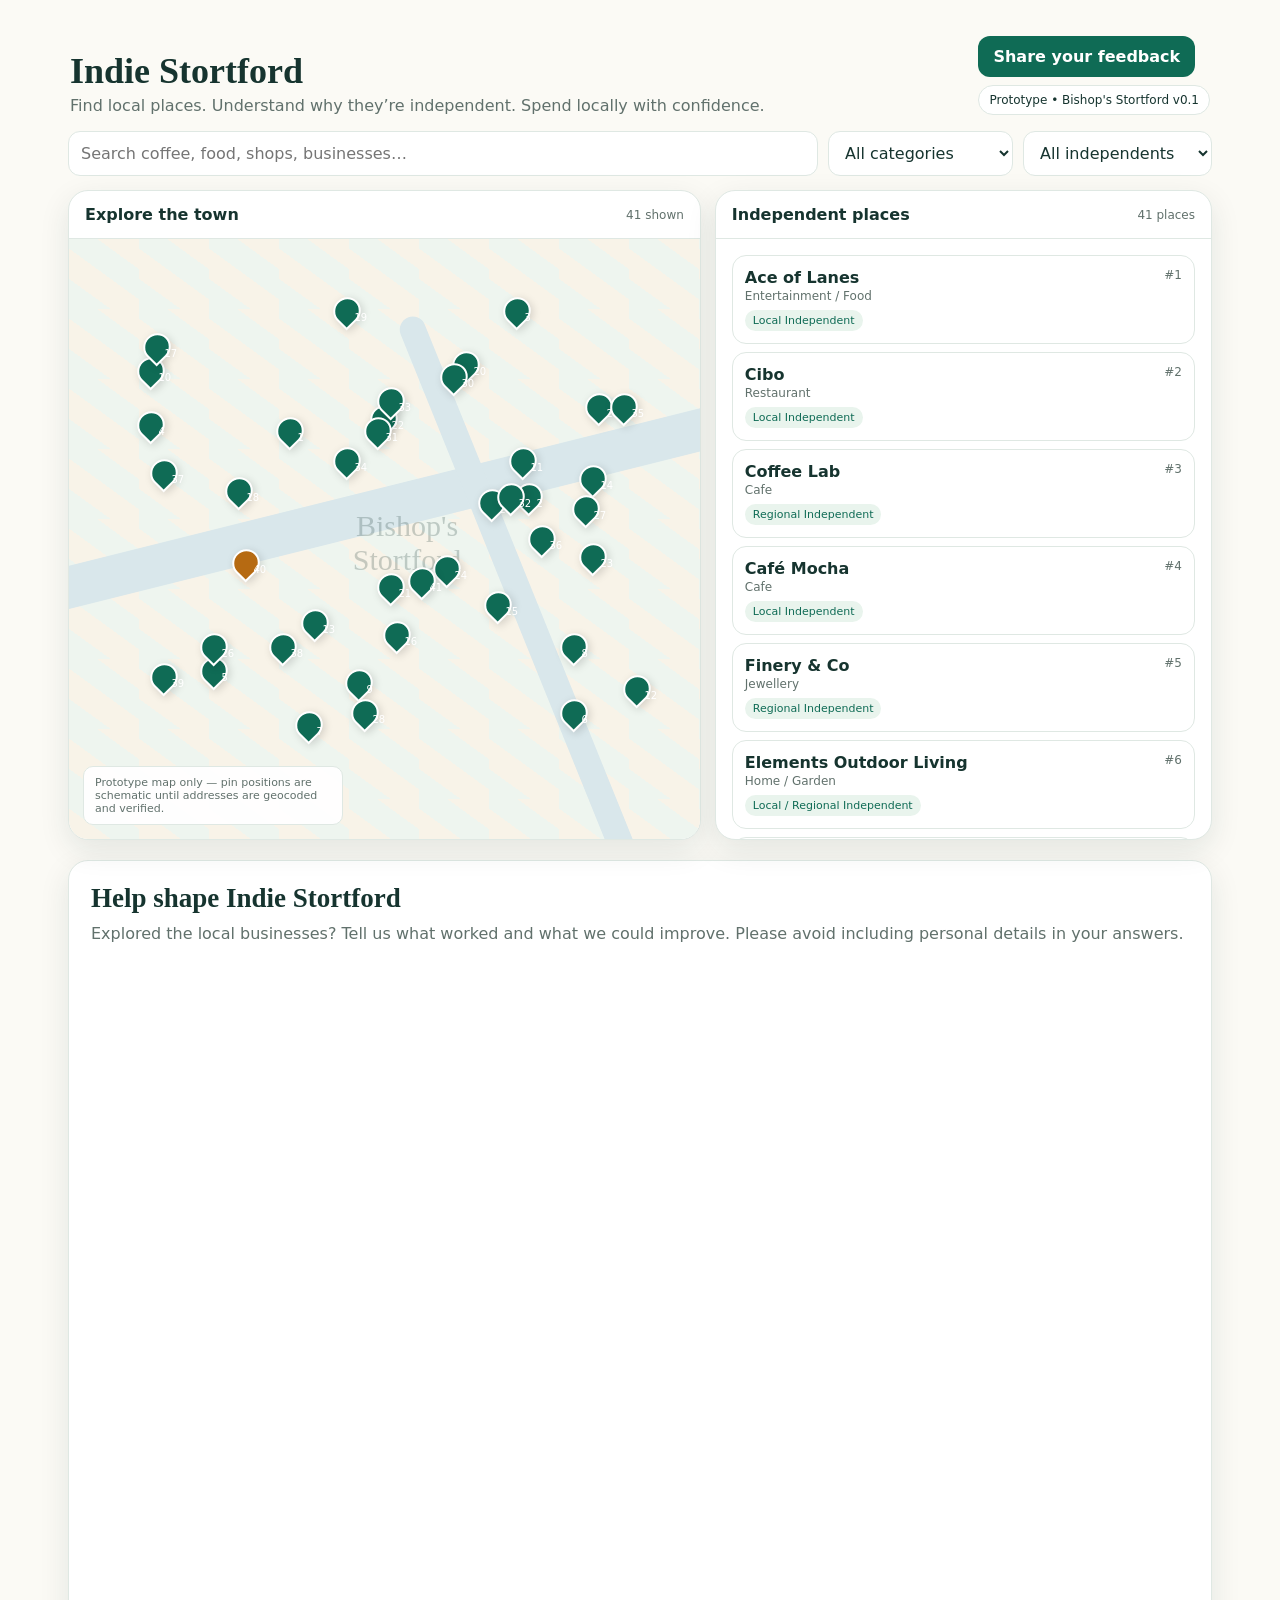
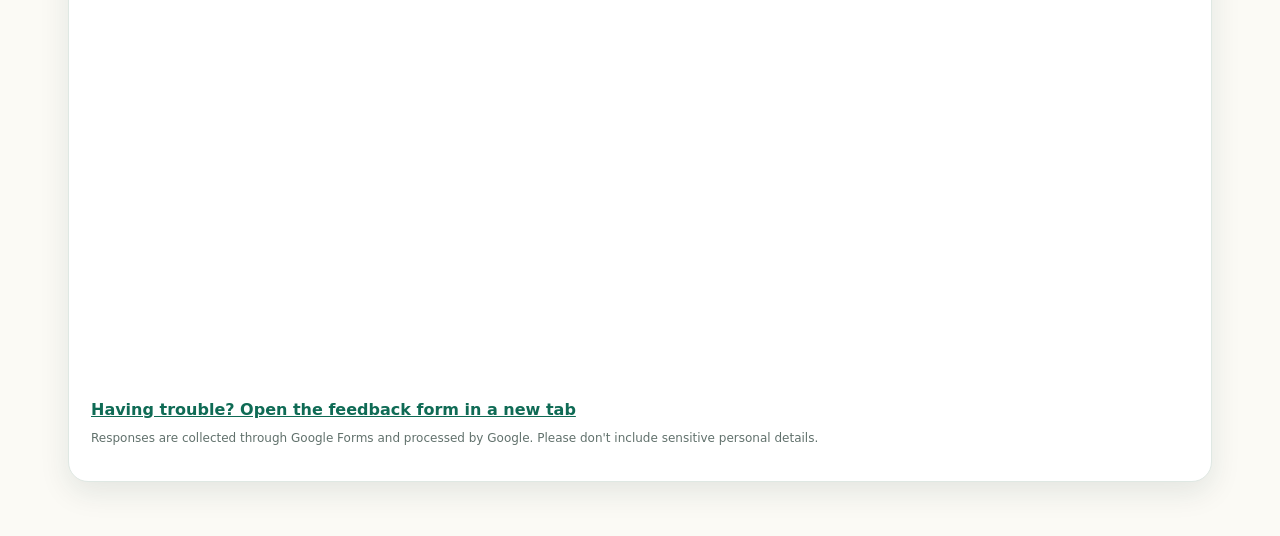
==== index.html @ f2ff2cee "Add The Gent's Barber Club and booking link" ====
<!doctype html>
<html lang="en">
<head>
  <meta charset="utf-8">
  <meta name="viewport" content="width=device-width,initial-scale=1">
  <title>Indie Stortford — MVP Prototype</title>
  <style>
    :root {
      --ink:#16342f; --green:#0f6b55; --mint:#e9f4ed; --cream:#fbfaf5; --line:#dfe8e3; --muted:#61716c; --amber:#b66a12; --shadow:0 10px 30px rgba(20,50,45,.10)
    }
    *{box-sizing:border-box}
    body{margin:0;font-family:Inter,ui-sans-serif,system-ui,-apple-system,Segoe UI,sans-serif;background:var(--cream);color:var(--ink)}
    .app{max-width:1180px;margin:auto;padding:18px}
    header{display:flex;justify-content:space-between;gap:20px;align-items:end;padding:18px 2px 16px}
    h1{font-family:Georgia,serif;font-size:36px;margin:0}.strap{margin:4px 0 0;color:var(--muted)}
    .badge{font-size:12px;background:#fff;border:1px solid var(--line);border-radius:999px;padding:7px 10px}
    .controls{display:grid;grid-template-columns:1.4fr repeat(2,auto);gap:10px;margin-bottom:14px}
    input,select,button{font:inherit;border:1px solid var(--line);background:#fff;border-radius:12px;padding:11px 12px;color:var(--ink)}
    button{cursor:pointer}
    button.active{background:var(--green);color:#fff;border-color:var(--green)}
    .layout{display:grid;grid-template-columns:1.12fr .88fr;gap:14px;min-height:650px}.panel{background:#fff;border:1px solid var(--line);border-radius:20px;box-shadow:var(--shadow);overflow:hidden}
    .maphead,.listhead{padding:14px 16px;border-bottom:1px solid var(--line);display:flex;justify-content:space-between;align-items:center}.small{font-size:12px;color:var(--muted)}
    .map{position:relative;height:600px;background:linear-gradient(36deg,#eef5ef 25%,#f8f3e8 25%,#f8f3e8 50%,#eef5ef 50%,#eef5ef 75%,#f8f3e8 75%);background-size:70px 70px;overflow:hidden}
    .map:before,.map:after{content:"";position:absolute;background:#d9e7eb;transform:rotate(-14deg);border-radius:30px}.map:before{width:900px;height:42px;left:-140px;top:250px}.map:after{width:700px;height:26px;left:120px;top:390px;transform:rotate(68deg)}
    .townlabel{position:absolute;left:45%;top:45%;font-family:Georgia,serif;font-size:30px;opacity:.22;z-index:1;text-align:center}
    .pin{position:absolute;z-index:2;width:27px;height:27px;border-radius:50% 50% 50% 0;transform:translate(-50%,-50%) rotate(-45deg);background:var(--green);border:2px solid #fff;box-shadow:0 3px 8px rgba(0,0,0,.15);cursor:pointer}
    .pin span{display:block;transform:rotate(45deg);color:#fff;font-size:10px;text-align:center;line-height:22px}
    .pin.conditional{background:var(--amber)}
    .pin.hidden{display:none}
    .mapnote{position:absolute;z-index:3;bottom:14px;left:14px;background:#fffffff0;border:1px solid var(--line);padding:9px 11px;border-radius:10px;font-size:11px;color:var(--muted);max-width:260px}
    .list{max-height:600px;overflow:auto;padding:8px}.card{border:1px solid var(--line);border-radius:14px;padding:12px;margin:8px;background:#fff;cursor:pointer;transition:.15s}.card:hover,.card.selected{border-color:#8bb7a7;background:#f5fbf7;transform:translateY(-1px)}
    .row{display:flex;justify-content:space-between;gap:10px;align-items:start}.name{font-weight:750;font-size:16px}.cat{font-size:12px;color:var(--muted);margin-top:2px}.pill{display:inline-block;margin-top:7px;padding:4px 8px;border-radius:999px;background:var(--mint);font-size:11px;color:var(--green)}.pill.conditional{background:#fff0dc;color:#9b5a0e}
    .detail{position:fixed;inset:0;background:#0b2420aa;display:none;align-items:center;justify-content:center;padding:18px;z-index:10}.detail.show{display:flex}.sheet{max-width:540px;width:100%;background:#fff;border-radius:22px;padding:20px;box-shadow:0 30px 80px #000d}.close{float:right;border:0;background:#f4f6f5;border-radius:50%;width:36px;height:36px}.why{background:var(--mint);border-radius:14px;padding:14px;margin:14px 0}.meta{display:grid;grid-template-columns:1fr 1fr;gap:10px;margin:14px 0}.meta div{background:#f7f9f7;border:1px solid var(--line);border-radius:12px;padding:10px;font-size:12px}.actions{display:flex;gap:8px;flex-wrap:wrap}.a.btn{display:inline-block;text-decoration:none;background:var(--green);color:#fff;border-radius:12px;padding:10px 12px;font-size:13px}.a.btn.alt{background:#fff;color:var(--green);border:1px solid var(--green)}
    .empty{padding:30px;text-align:center;color:var(--muted)}
    .feedback-link{display:inline-block;background:var(--green);color:#fff;text-decoration:none;border-radius:12px;padding:11px 15px;font-weight:650;white-space:nowrap}
    .feedback-section{margin:20px 0 36px;padding:22px;background:#fff;border:1px solid var(--line);border-radius:20px;box-shadow:var(--shadow)}
    .feedback-section h2{font-family:Georgia,serif;font-size:27px;margin:0 0 8px}
    .feedback-section p{color:var(--muted);line-height:1.5;margin:0 0 12px}
    .feedback-frame{display:block;width:100%;height:1030px;border:0;border-radius:12px;background:#fff}
    .feedback-fallback{display:inline-block;margin-top:12px;color:var(--green);font-weight:650}
    .feedback-note{font-size:12px;margin-top:10px!important}
    @media(max-width:780px){.feedback-section{padding:14px}.feedback-frame{height:1160px}.feedback-link{width:100%;text-align:center}}
    .mobile-map-toggle,.mobile-feedback-link,.mobile-header-feedback{display:none}
    @media(max-width:780px){
      .mobile-map-toggle{display:inline-block;padding:8px 12px;font-size:13px;font-weight:650;border-color:var(--green);color:var(--green)}
      .map:not(.expanded){height:0;visibility:hidden;transition:height .2s ease}
      .map.expanded{height:420px;visibility:visible}
      .feedback-frame,.desktop-header-feedback,.feedback-fallback{display:none}
      .mobile-feedback-link,.mobile-header-feedback{display:inline-block}
      .mobile-feedback-link{background:var(--green);color:white;text-decoration:none;border-radius:12px;padding:12px 16px;font-weight:650}
      .mobile-header-feedback{width:100%;text-align:center}
    }
    @media (max-width:780px){
      /* On narrow devices every track must be allowed to shrink within the viewport. */
      .app{width:100%;max-width:100%;padding:12px;min-width:0}
      header{align-items:stretch;flex-direction:column;gap:12px;padding:12px 0 16px}
      header>div{min-width:0;width:100%}
      h1{font-size:clamp(26px,8vw,31px);line-height:1.12}
      .strap{overflow-wrap:anywhere;line-height:1.4}
      .controls{grid-template-columns:minmax(0,1fr);gap:9px}
      .controls input{grid-column:auto}
      .controls>*{display:block;width:100%;max-width:100%;min-width:0}
      .layout{grid-template-columns:minmax(0,1fr);min-height:0;gap:12px}
      .panel,.feedback-section,.sheet{min-width:0;max-width:100%}
      .maphead,.listhead{gap:8px;flex-wrap:wrap;padding:12px}
      .maphead>div{min-width:0;flex-wrap:wrap;justify-content:flex-end}
      .map.expanded{height:min(420px,70vh)}
      .list{max-height:none;overflow:visible;padding:6px}
      .card{margin:6px;padding:11px}
      .row{min-width:0;flex-wrap:wrap}
      .row>*{min-width:0;overflow-wrap:anywhere}
      .feedback-section{margin:14px 0 26px}
      .feedback-section h2{font-size:clamp(22px,7vw,27px)}
      .feedback-link{white-space:normal;overflow-wrap:anywhere}
      .detail{padding:10px}
      .sheet{max-height:calc(100dvh - 20px);overflow-y:auto;padding:16px}
      .meta{grid-template-columns:minmax(0,1fr)}
      .meta div{min-width:0;overflow-wrap:anywhere}
    }
  </style>
</head>
<body>
  <div class="app">
    <header>
      <div>
        <h1>Indie Stortford</h1>
        <p class="strap">Find local places. Understand why they’re independent. Spend locally with confidence.</p>
      </div>
      <div><a class="feedback-link desktop-header-feedback" href="#feedback">Share your feedback</a><a class="feedback-link mobile-header-feedback" href="https://docs.google.com/forms/d/e/1FAIpQLSedYda8zfHdKll_BTI8QBj7o9Xx86jO32GnyeT_-n5ucp_q-w/viewform" target="_blank" rel="noopener noreferrer">Share your feedback</a><div class="badge" style="margin-top:8px;text-align:center">Prototype • Bishop's Stortford v0.1</div></div>
    </header>

    <div class="controls">
      <input id="search" placeholder="Search coffee, food, shops, businesses…">
      <select id="category">
        <option>All categories</option>
        <option>Food & Drink</option>
        <option>Shops & Services</option>
        <option>Health & Beauty</option>
        <option>Home & Gifts</option>
        <option>Things to Do</option>
      </select>
      <select id="indie">
        <option>All independents</option>
        <option>Local only</option>
        <option>Regional included</option>
        <option>Confirmed only</option>
      </select>
    </div>

    <div class="layout">
      <section class="panel">
        <div class="maphead"><strong>Explore the town</strong><div style="display:flex;gap:8px;align-items:center"><span id="mapCount" class="small"></span><button class="mobile-map-toggle" id="mapToggle" aria-controls="map" aria-expanded="false" type="button">Show map</button></div></div>
        <div class="map" id="map">
          <div class="townlabel">Bishop's<br>Stortford</div>
          <div class="mapnote">Prototype map only — pin positions are schematic until addresses are geocoded and verified.</div>
        </div>
      </section>

      <section class="panel listpanel">
        <div class="listhead"><strong>Independent places</strong><span id="count" class="small"></span></div>
        <div id="list" class="list"></div>
      </section>
    </div>
    <section class="feedback-section" id="feedback" aria-labelledby="feedback-heading">
      <h2 id="feedback-heading">Help shape Indie Stortford</h2>
      <p>Explored the local businesses? Tell us what worked and what we could improve. Please avoid including personal details in your answers.</p>
      <a class="mobile-feedback-link" href="https://docs.google.com/forms/d/e/1FAIpQLSedYda8zfHdKll_BTI8QBj7o9Xx86jO32GnyeT_-n5ucp_q-w/viewform" target="_blank" rel="noopener noreferrer">Open feedback form in new tab</a>
      <iframe class="feedback-frame" title="Indie Stortford feedback survey" src="https://docs.google.com/forms/d/e/1FAIpQLSedYda8zfHdKll_BTI8QBj7o9Xx86jO32GnyeT_-n5ucp_q-w/viewform?embedded=true" loading="lazy">Loading feedback form…</iframe>
      <a class="feedback-fallback" href="https://docs.google.com/forms/d/e/1FAIpQLSedYda8zfHdKll_BTI8QBj7o9Xx86jO32GnyeT_-n5ucp_q-w/viewform" target="_blank" rel="noopener noreferrer">Having trouble? Open the feedback form in a new tab</a>
      <p class="feedback-note">Responses are collected through Google Forms and processed by Google. Please don't include sensitive personal details.</p>
    </section>
  </div>

  <div id="detail" class="detail" onclick="if(event.target===this)closeDetail()">
    <div class="sheet">
      <button class="close" onclick="closeDetail()">×</button>
      <div id="detailBody"></div>
    </div>
  </div>

  <script>
    const DATA = [
      {id:1,name:'Ace of Lanes',category:'Entertainment / Food',bucket:'Food & Drink',class:'Local Independent',confidence:'High',reason:'A local independent venue with a long-running reputation for live music, good food and a strong community feel.',evidence:'A local independent venue with a long-running reputation for live music, good food and a strong community feel.',scale:'Single local venue',verification:'Confirmed',x:35,y:32,conditional:false},
      {id:2,name:'Cibo',category:'Restaurant',bucket:'Food & Drink',class:'Local Independent',confidence:'High',reason:'Cibo is a family-run Italian restaurant that has become a familiar part of the local dining scene.',evidence:'Cibo is a family-run Italian restaurant that has become a familiar part of the local dining scene.',scale:'Local restaurant',verification:'Confirmed',x:73,y:43,conditional:false},
      {id:3,name:'Coffee Lab',category:'Cafe',bucket:'Food & Drink',class:'Regional Independent',confidence:'High',reason:'Coffee Lab is a community-led cafe known for independent sourcing, local character and a loyal regular base.',evidence:'Coffee Lab is a community-led cafe known for independent sourcing, local character and a loyal regular base.',scale:'4th Hertfordshire location at opening',verification:'Confirmed',x:71,y:12,conditional:false},
      {id:4,name:'Café Mocha',category:'Cafe',bucket:'Food & Drink',class:'Local Independent',confidence:'High',reason:'Café Mocha is a small, family-run coffee spot with a warm neighbourhood atmosphere and local regulars.',evidence:'Café Mocha is a small, family-run coffee spot with a warm neighbourhood atmosphere and local regulars.',scale:'Local cafe',verification:'Confirmed',x:13,y:31,conditional:false},
      {id:5,name:'Finery & Co',category:'Jewellery',bucket:'Shops & Services',class:'Regional Independent',confidence:'High',reason:'Finery & Co is a family business with a long-standing reputation for thoughtful design and personal service.',evidence:'Finery & Co is a family business with a long-standing reputation for thoughtful design and personal service.',scale:'2 shops: Bishop’s Stortford and Saffron Walden',verification:'Confirmed',x:23,y:72,conditional:false},
      {id:6,name:'Elements Outdoor Living',category:'Home / Garden',bucket:'Home & Gifts',class:'Local / Regional Independent',confidence:'High',reason:'This family-run business has served the town for more than 25 years, specialising in outdoor living and practical design.',evidence:'This family-run business has served the town for more than 25 years, specialising in outdoor living and practical design.',scale:'Local showroom; scale needs final check',verification:'Confirmed',x:80,y:79,conditional:false},
      {id:7,name:'Muse Boutique',category:'Fashion',bucket:'Shops & Services',class:'Local Independent',confidence:'High',reason:'Muse Boutique is a carefully curated local retailer with a distinct style and close community ties.',evidence:'Muse Boutique is a carefully curated local retailer with a distinct style and close community ties.',scale:'Local boutique',verification:'Confirmed',x:38,y:81,conditional:false},
      {id:8,name:'Hair by Elements',category:'Hair / Beauty',bucket:'Health & Beauty',class:'Local Independent',confidence:'High',reason:'Hair by Elements is a locally owned salon with a strong reputation for personal service and long-term client relationships.',evidence:'Hair by Elements is a locally owned salon with a strong reputation for personal service and long-term client relationships.',scale:'Local salon',verification:'Confirmed',x:80,y:68,conditional:false},
      {id:9,name:'Stok Florist',category:'Florist',bucket:'Home & Gifts',class:'Local Independent',confidence:'Medium-High',reason:'Stok Florist is a long-established local florist known for thoughtful arrangements and personal service.',evidence:'Stok Florist is a long-established local florist known for thoughtful arrangements and personal service.',scale:'Local florist / flower school',verification:'Confirmed - ownership working indirect',x:46,y:74,conditional:false},
      {id:10,name:'South Street Pantry',category:'Cafe / Tearoom',bucket:'Food & Drink',class:'Local Independent',confidence:'High',reason:'South Street Pantry is a neighbourhood cafe with a long local following and a genuine sense of place.',evidence:'South Street Pantry is a neighbourhood cafe with a long local following and a genuine sense of place.',scale:'Local venue',verification:'Confirmed',x:13,y:22,conditional:false},
      {id:11,name:'Paise Wine Bar',category:'Wine Bar / Restaurant',bucket:'Food & Drink',class:'Local Independent',confidence:'High',reason:'Paise is a local wine bar built around a strong neighbourhood concept and independent hospitality.',evidence:'Paise is a local wine bar built around a strong neighbourhood concept and independent hospitality.',scale:'Local venue',verification:'Confirmed',x:72,y:37,conditional:false},
      {id:12,name:'F. Cooke of Bishop’s Stortford',category:'Food / Traditional shop',bucket:'Food & Drink',class:'Local / Regional Independent',confidence:'High',reason:'F. Cooke of Bishop’s Stortford is a long-established family bakery and delicatessen with a strong local identity.',evidence:'F. Cooke of Bishop’s Stortford is a long-established family bakery and delicatessen with a strong local identity.',scale:'Small family business; final outlet count still worth monitoring',verification:'Confirmed',x:90,y:75,conditional:false},
      {id:13,name:'Ashwell & Barrie Opticians',category:'Optician',bucket:'Health & Beauty',class:'Local Independent',confidence:'High',reason:'Ashwell & Barrie is a local opticians with a long-standing reputation for personalised eye care.',evidence:'Ashwell & Barrie is a local opticians with a long-standing reputation for personalised eye care.',scale:'Single Bishop’s Stortford practice',verification:'Confirmed',x:39,y:64,conditional:false},
      {id:14,name:'Delicatessen di Leo',category:'Deli / Food',bucket:'Food & Drink',class:'Local Independent Group',confidence:'High',reason:'Delicatessen di Leo brings a strong local food identity to the town, with a steady following and a recognisable independent brand.',evidence:'Delicatessen di Leo brings a strong local food identity to the town, with a steady following and a recognisable independent brand.',scale:'Two linked local concepts',verification:'Confirmed',x:83,y:40,conditional:false},
      {id:15,name:'Pasticceria di Leo',category:'Bakery / Cafe',bucket:'Food & Drink',class:'Local Independent Group',confidence:'Medium-High',reason:'Pasticceria di Leo is a local bakery-cafe with a strong neighbourhood character and independent identity.',evidence:'Pasticceria di Leo is a local bakery-cafe with a strong neighbourhood character and independent identity.',scale:'Two linked local concepts',verification:'Confirmed - local group',x:68,y:61,conditional:false},
      {id:16,name:'Chateau Cafe',category:'Cafe',bucket:'Food & Drink',class:'Local Independent',confidence:'High',reason:'Chateau Cafe is a single-site independent restaurant with a recognised local following and no major chain footprint.',evidence:'Chateau Cafe is a single-site independent restaurant with a recognised local following and no major chain footprint.',scale:'Single venue',verification:'Confirmed',x:52,y:66,conditional:false},
      {id:17,name:'Coffee House',category:'Cafe',bucket:'Food & Drink',class:'Local Independent',confidence:'Medium-High',reason:'Coffee House is a small, neighbourly cafe with a genuine local feel and strong community ties.',evidence:'Coffee House is a small, neighbourly cafe with a genuine local feel and strong community ties.',scale:'Single known venue',verification:'Confirmed - operating footprint',x:14,y:18,conditional:false},
      {id:18,name:'Doxy’s',category:'Restaurant / Takeaway',bucket:'Food & Drink',class:'Local Independent',confidence:'Medium-High',reason:'Doxy’s is a founder-led first-party brand that has built a loyal local customer base over time.',evidence:'Doxy’s is a founder-led first-party brand that has built a loyal local customer base over time.',scale:'Single known venue',verification:'Confirmed - operating footprint',x:27,y:42,conditional:false},
      {id:19,name:'Host Bar and Grill',category:'Restaurant',bucket:'Food & Drink',class:'Local Independent Group',confidence:'High',reason:'Host Bar and Grill is part of a locally rooted hospitality group with no national chain footprint.',evidence:'Host Bar and Grill is part of a locally rooted hospitality group with no national chain footprint.',scale:'Local restaurant plus catering business',verification:'Confirmed',x:44,y:12,conditional:false},
      {id:20,name:'Nostimo',category:'Cafe / Restaurant',bucket:'Food & Drink',class:'Local Independent',confidence:'Medium',reason:'Nostimo is a long-standing local venue with a thoughtful offer and a strong sense of place.',evidence:'Nostimo is a long-standing local venue with a thoughtful offer and a strong sense of place.',scale:'Local venue',verification:'Probable - verify ownership',x:63,y:21,conditional:false},
      {id:21,name:'Onlyra Greek Bakehouse',category:'Bakery / Cafe',bucket:'Food & Drink',class:'Local Independent',confidence:'High',reason:'Onlyra Greek Bakehouse is a family-run bakery and cafe built around traditional food, regulars and independent service.',evidence:'Onlyra Greek Bakehouse is a family-run bakery and cafe built around traditional food, regulars and independent service.',scale:'Single known retail bakery plus production/online activity',verification:'Confirmed',x:51,y:58,conditional:false},
      {id:22,name:'No. 14',category:'Bar / Restaurant',bucket:'Food & Drink',class:'Local Independent',confidence:'High',reason:'No. 14 is a single-site independent bar and restaurant in the heart of Bishop’s Stortford.',evidence:'No. 14 is a single-site independent bar and restaurant in the heart of Bishop’s Stortford.',scale:'Single known venue',verification:'Confirmed - current entity',x:50,y:30,conditional:false},
      {id:23,name:'Roni’s',category:'Restaurant',bucket:'Food & Drink',class:'Local Independent',confidence:'Medium-High',reason:'Roni’s is a familiar local restaurant known for a strong independent offer and personal hospitality.',evidence:'Roni’s is a familiar local restaurant known for a strong independent offer and personal hospitality.',scale:'Single known venue',verification:'Confirmed - operating footprint',x:83,y:53,conditional:false},
      {id:24,name:'Skew',category:'Restaurant',bucket:'Food & Drink',class:'Local Independent',confidence:'High',reason:'Skew is a chef-led independent restaurant with a clear local identity and a genuine neighbourhood following.',evidence:'Skew is a chef-led independent restaurant with a clear local identity and a genuine neighbourhood following.',scale:'Single venue',verification:'Confirmed',x:60,y:55,conditional:false},
      {id:25,name:'Pircio',category:'Restaurant',bucket:'Food & Drink',class:'Local Independent',confidence:'High',reason:'Pircio is a long-established family-run restaurant that feels rooted in the town rather than in a national chain model.',evidence:'Pircio is a long-established family-run restaurant that feels rooted in the town rather than in a national chain model.',scale:'Single known venue',verification:'Confirmed',x:67,y:44,conditional:false},
      {id:26,name:'The Bishop’s Cave',category:'Wine Bar',bucket:'Food & Drink',class:'Regional Independent',confidence:'High',reason:'The Bishop’s Cave operates as a small independent wine and cheese venue with a strong local identity and two locations.',evidence:'The Bishop’s Cave operates as a small independent wine and cheese venue with a strong local identity and two locations.',scale:'2 venues',verification:'Confirmed',x:23,y:68,conditional:false},
      {id:27,name:'Rosey Lea Tea Room',category:'Cafe / Tearoom',bucket:'Food & Drink',class:'Regional Independent',confidence:'High',reason:'Rosey Lea is an independent café and tearoom concept founded locally and known for a distinctive personal touch.',evidence:'Rosey Lea is an independent café and tearoom concept founded locally and known for a distinctive personal touch.',scale:'Approx. 4 listed locations/venues',verification:'Confirmed',x:82,y:45,conditional:false},
      {id:28,name:'Bishop’s Butchers',category:'Butcher / Cafe',bucket:'Food & Drink',class:'Local Independent',confidence:'High',reason:'Bishop’s Butchers is a local independent shop with a strong food-first identity and a trusted customer base.',evidence:'Bishop’s Butchers is a local independent shop with a strong food-first identity and a trusted customer base.',scale:'Single local shop',verification:'Confirmed',x:47,y:79,conditional:false},
      {id:29,name:'Potter Street Fishmongers',category:'Fishmonger',bucket:'Shops & Services',class:'Local Independent',confidence:'High',reason:'Potter Street Fishmongers is a traditional independent retailer with strong local roots and a reputation for quality.',evidence:'Potter Street Fishmongers is a traditional independent retailer with strong local roots and a reputation for quality.',scale:'One shop plus market/wholesale activity',verification:'Confirmed',x:84,y:28,conditional:false},
      {id:30,name:'Ruby Room',category:'Fashion / Retail',bucket:'Shops & Services',class:'Regional Independent',confidence:'High',reason:'Ruby Room is an independent boutique concept with three locations and a strong local retail identity.',evidence:'Ruby Room is an independent boutique concept with three locations and a strong local retail identity.',scale:'3 stores',verification:'Confirmed',x:61,y:23,conditional:false},
      {id:31,name:'Carlu’s Curios and Creations',category:'Gifts / Home',bucket:'Home & Gifts',class:'Local Independent',confidence:'Medium',reason:'Carlu’s is a specialist emporium with a memorable local identity and no wider chain footprint in the area.',evidence:'Carlu’s is a specialist emporium with a memorable local identity and no wider chain footprint in the area.',scale:'Single known shop',verification:'Probable - ownership name outstanding',x:49,y:32,conditional:false},
      {id:32,name:'Clifford Burr Bridal',category:'Bridal',bucket:'Shops & Services',class:'Local Independent',confidence:'Medium-High',reason:'Clifford Burr Bridal is a local specialist boutique with deep roots in the local wedding market.',evidence:'Clifford Burr Bridal is a local specialist boutique with deep roots in the local wedding market.',scale:'Single known current shop',verification:'Confirmed - operating footprint',x:70,y:43,conditional:false},
      {id:33,name:'Friends Dress Agency',category:'Fashion / Resale',bucket:'Shops & Services',class:'Local Independent',confidence:'High',reason:'Friends Dress Agency is an independent local dress agency founded in 1997 and still run by its original owner.',evidence:'Friends Dress Agency is an independent local dress agency founded in 1997 and still run by its original owner.',scale:'Single shop',verification:'Confirmed',x:51,y:27,conditional:false},
      {id:34,name:'Fashion Flooring and Interiors',category:'Home / Interiors',bucket:'Home & Gifts',class:'Local Independent',confidence:'Medium-High',reason:'Fashion Flooring and Interiors is a local independent showroom with boutique, customer-first service and local sourcing.',evidence:'Fashion Flooring and Interiors is a local independent showroom with boutique, customer-first service and local sourcing.',scale:'Single known showroom',verification:'Probable - ownership name outstanding',x:44,y:37,conditional:false},
      {id:35,name:'Rickmores Electrical',category:'Electrical / Retail',bucket:'Shops & Services',class:'Local Independent',confidence:'Medium',reason:'Rickmores Electrical is a long-standing specialist electrical retailer and local service centre with a strong independent identity.',evidence:'Rickmores Electrical is a long-standing specialist electrical retailer and local service centre with a strong independent identity.',scale:'Single known shop',verification:'Probable - ownership name outstanding',x:88,y:28,conditional:false},
      {id:36,name:'Zelley',category:'Retail',bucket:'Shops & Services',class:'Local Independent',confidence:'High',reason:'Zelley is a long-established jewellery business with a strong local reputation and a distinct independent identity.',evidence:'Zelley is a long-established jewellery business with a strong local reputation and a distinct independent identity.',scale:'Single shop',verification:'Confirmed',x:75,y:50,conditional:false},
      {id:37,name:'Click Click',category:'Retail / Specialist Services',bucket:'Shops & Services',class:'Local Independent',confidence:'High',reason:'Click Click is a small independent retailer that has retained a local identity through personal service and a strong community presence.',evidence:'Click Click is a small independent retailer that has retained a local identity through personal service and a strong community presence.',scale:'Single shop',verification:'Confirmed',x:15,y:39,conditional:false},
      {id:38,name:'ALAMASIA Collection',category:'Fashion / Retail',bucket:'Shops & Services',class:'Local Independent',confidence:'Medium-High',reason:'ALAMASIA Collection is a small independent boutique with a strong local presence and high-quality, handcrafted product ranges.',evidence:'ALAMASIA Collection is a small independent boutique with a strong local presence and high-quality, handcrafted product ranges.',scale:'Single known boutique',verification:'Confirmed - operating footprint',x:34,y:68,conditional:false},
      {id:39,name:'Caffè Thyme',category:'Cafe',bucket:'Food & Drink',class:'Local Independent',confidence:'Medium',reason:'Caffè Thyme is a single-site independent cafe in the town centre, known for a personal feel and local community use.',evidence:'Caffè Thyme is a single-site independent cafe in the town centre, known for a personal feel and local community use.',scale:'Single known venue',verification:'Probable - ownership name outstanding',x:15,y:73,conditional:false},
      {id:40,name:'Eat 17',category:'Food / Grocery',bucket:'Food & Drink',class:'Independent operator / symbol-group',confidence:'Medium-High',reason:'Eat 17 is a local independent food retailer with a straightforward, community-focused offer and strong local recognition.',evidence:'Eat 17 is a local independent food retailer with a straightforward, community-focused offer and strong local recognition.',scale:'Multi-site operator using SPAR fascia',verification:'Confirmed edge case',x:28,y:54,conditional:true},
      {id:41,name:"The Gent's Barber Club",category:'Barber',bucket:'Health & Beauty',class:'Local Independent',confidence:'Medium-High',reason:'A Bishop’s Stortford barber shop offering traditional and modern cuts for different hair types, with an emphasis on personalised appointments.',evidence:'Booksy lists Bryan as owner and the premises at Carlton House, Bells Hill; the business website describes its local founding story. Independent status is provisionally assessed.',scale:'One identified Bishop’s Stortford location',verification:'Probable - ownership/chain status awaiting direct confirmation',x:56,y:57,conditional:false,bookingUrl:'https://booksy.com/en-gb/79169_the-gent-s-barber-club_barber_221346_bishop-s-stortford'}
    ];

    const esc = s => String(s ?? '').replace(/[&<>\"]/g, c => ({'&':'&amp;','<':'&lt;','>':'&gt;','"':'&quot;'}[c]));
    const search = document.getElementById('search');
    const category = document.getElementById('category');
    const indie = document.getElementById('indie');
    const list = document.getElementById('list');
    const map = document.getElementById('map');

    DATA.forEach(d => {
      const p = document.createElement('button');
      p.className = 'pin' + (d.conditional ? ' conditional' : '');
      p.style.left = d.x + '%';
      p.style.top = d.y + '%';
      p.dataset.id = d.id;
      p.title = d.name;
      p.innerHTML = '<span>' + d.id + '</span>';
      p.onclick = () => openDetail(d.id);
      map.appendChild(p);
    });

    function filtered() {
      let q = search.value.toLowerCase().trim();
      return DATA.filter(d => {
        if (q && !(`${d.name} ${d.category} ${d.reason}`.toLowerCase().includes(q))) return false;
        if (category.value !== 'All categories' && d.bucket !== category.value) return false;
        if (indie.value === 'Local only' && !d.class.toLowerCase().includes('local')) return false;
        if (indie.value === 'Regional included' && !(d.class.toLowerCase().includes('regional') || d.class.toLowerCase().includes('local'))) return false;
        if (indie.value === 'Confirmed only' && d.verification.toLowerCase().startsWith('probable')) return false;
        return true;
      });
    }

    function render() {
      let rows = filtered();
      let ids = new Set(rows.map(x => x.id));
      document.querySelectorAll('.pin').forEach(p => p.classList.toggle('hidden', !ids.has(+p.dataset.id)));
      document.getElementById('count').textContent = rows.length + ' places';
      document.getElementById('mapCount').textContent = rows.length + ' shown';
      list.innerHTML = rows.length ? rows.map(d => `
        <div class="card ${d.id === Number(document.querySelector('.card.selected')?.dataset?.id) ? 'selected' : ''}" data-id="${d.id}" onclick="openDetail(${d.id})">
          <div class="row">
            <div>
              <div class="name">${esc(d.name)}</div>
              <div class="cat">${esc(d.category)}</div>
            </div>
            <div class="small">#${d.id}</div>
          </div>
          <span class="pill ${d.conditional ? 'conditional' : ''}">${esc(d.class)}</span>
        </div>
      `).join('') : '<div class="empty">No businesses match those filters.</div>';
    }

    function openDetail(id) {
      let d = DATA.find(x => x.id === id);
      if (!d) return;
      document.getElementById('detailBody').innerHTML = `
        <h2 style="margin:6px 45px 2px 0">${esc(d.name)}</h2>
        <div class="cat">${esc(d.category)} • ${esc(d.bucket)}</div>
        <span class="pill ${d.conditional ? 'conditional' : ''}">${esc(d.class)}</span>

        <div class="why">
          <strong>Local story</strong>
          <p style="margin:8px 0 0;line-height:1.45;">${esc(d.reason)}</p>
        </div>

        <div class="meta">
          <div><b>Scale</b><br>${esc(d.scale)}</div>
          <div><b>Verification</b><br>${esc(d.verification)}</div>
          <div><b>Confidence</b><br>${esc(d.confidence)}</div>
          <div><b>Evidence</b><br>${esc(d.evidence)}</div>
        </div>

        <div class="actions">
          <a class="btn" href="https://www.google.com/maps/search/${encodeURIComponent(d.name + ' Bishop\'s Stortford')}" target="_blank" rel="noreferrer">Get directions</a>
          ${d.bookingUrl ? `<a class="btn alt" href="${esc(d.bookingUrl)}" target="_blank" rel="noopener noreferrer">Book appointment</a>` : ''}
          <a class="btn alt" href="#" onclick="closeDetail(); return false;">Close</a>
        </div>
      `;
      document.getElementById('detail').classList.add('show');
      document.querySelectorAll('.card').forEach(card => card.classList.toggle('selected', Number(card.dataset.id) === id));
    }

    function closeDetail() {
      document.getElementById('detail').classList.remove('show');
    }

    const mapToggle = document.getElementById('mapToggle');
    mapToggle.addEventListener('click', () => {
      const expanded = document.getElementById('map').classList.toggle('expanded');
      mapToggle.setAttribute('aria-expanded', String(expanded));
      mapToggle.textContent = expanded ? 'Hide map' : 'Show map';
    });

    [search, category, indie].forEach(x => x.addEventListener('input', render));
    render();
  </script>
</body>
</html>
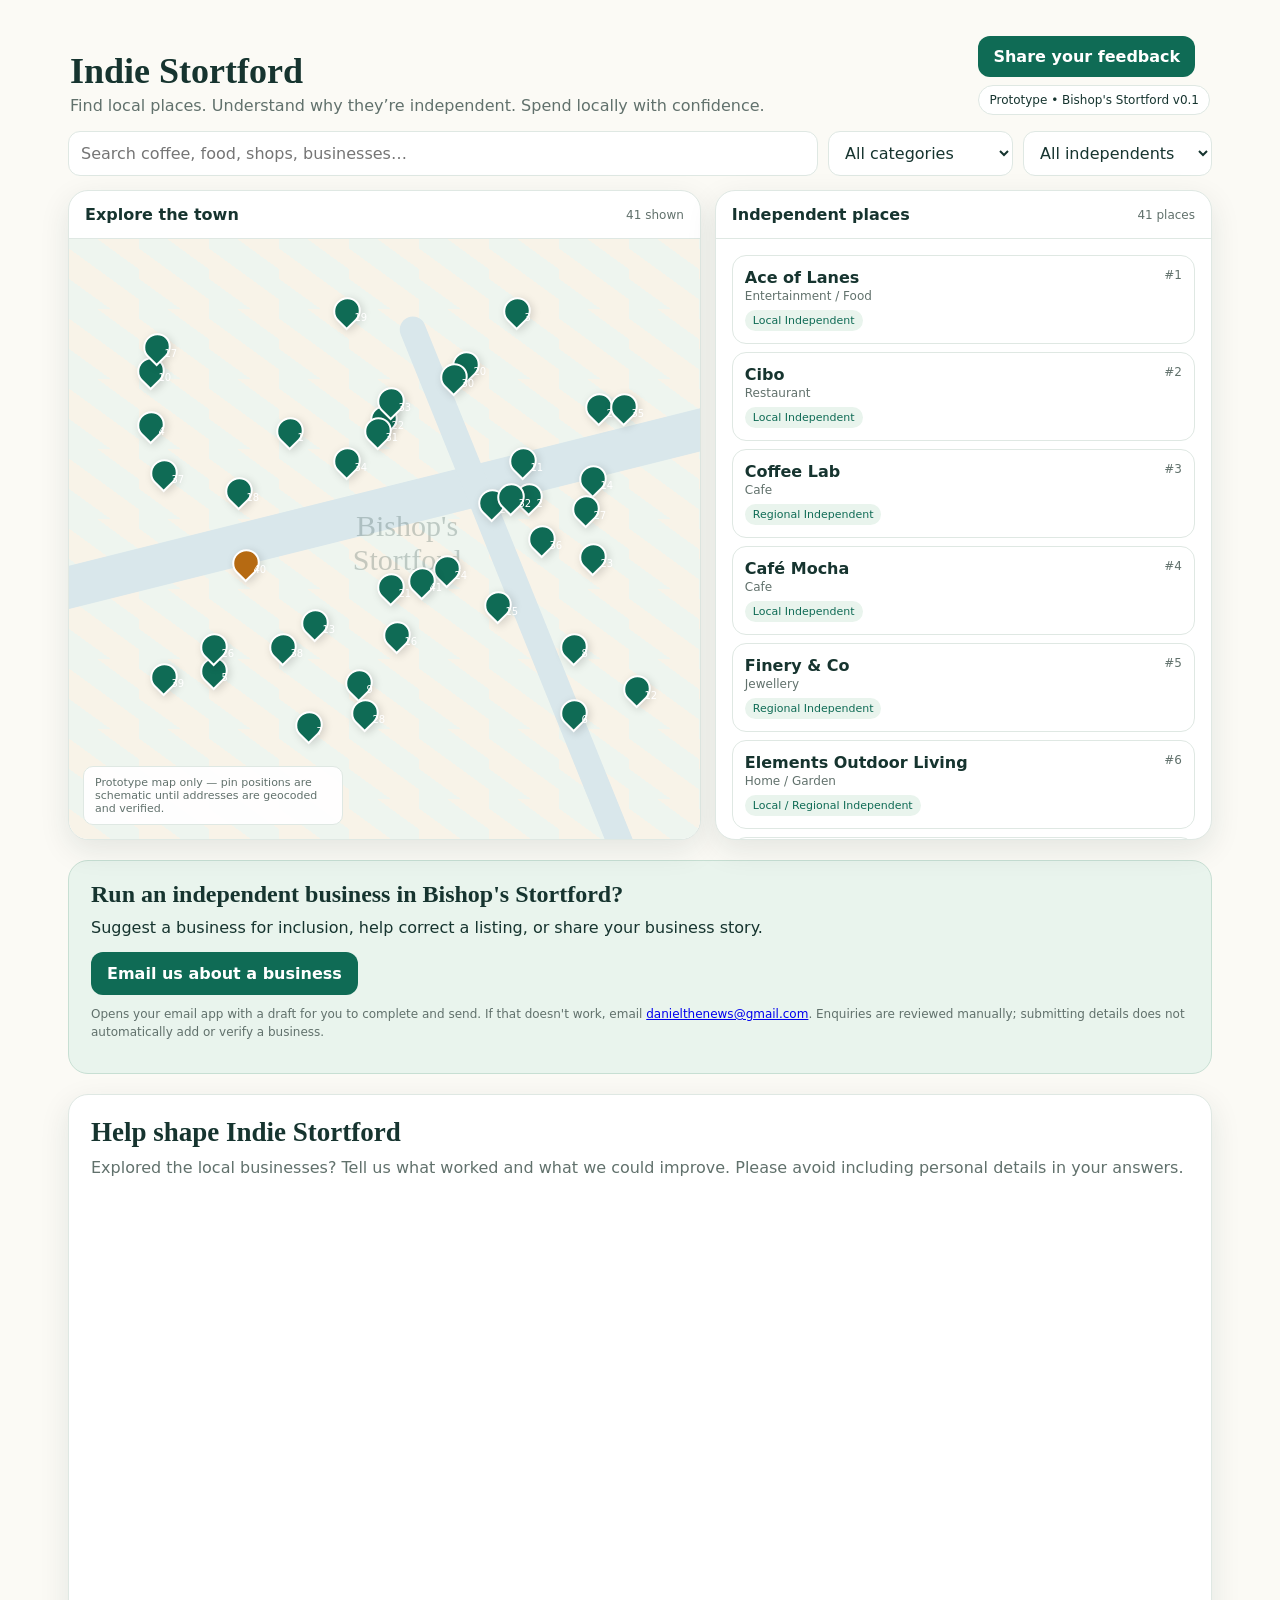
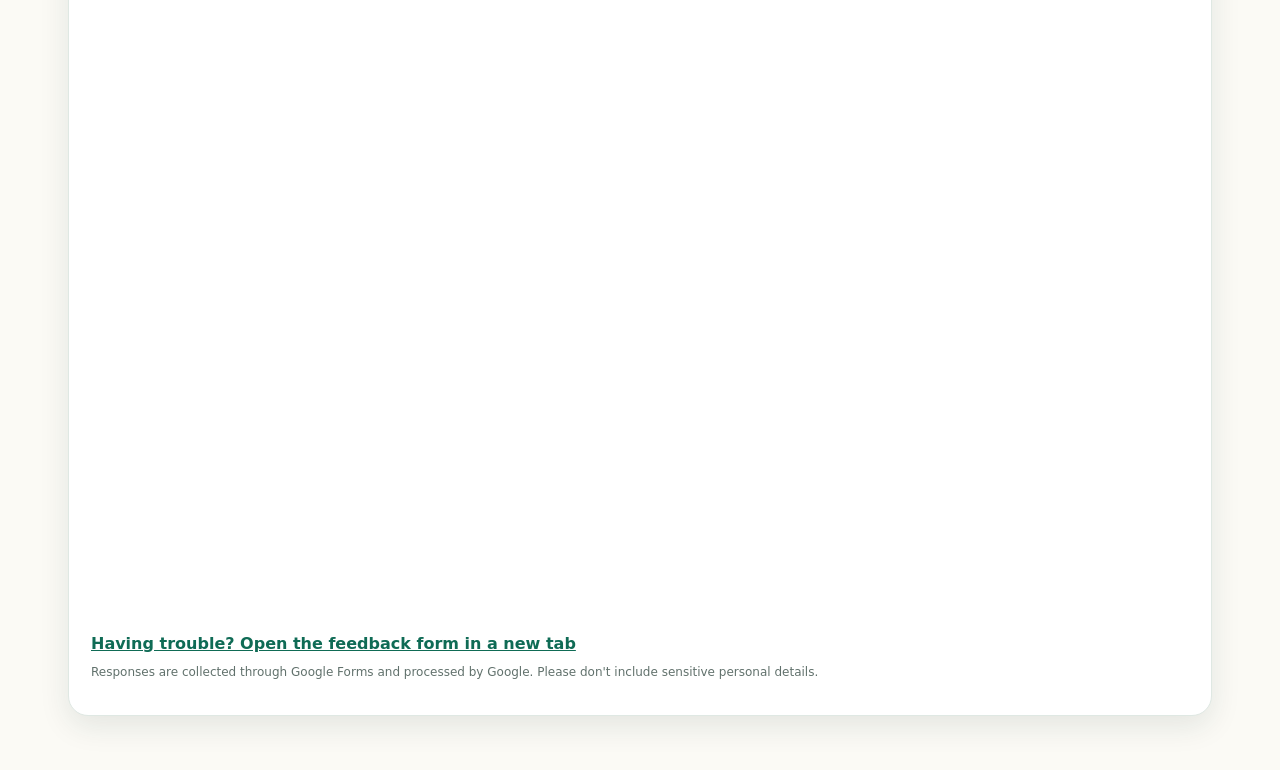
==== commit fe73dab0: "Add simple business-owner email enquiry CTA" ====
--- a/index.html
+++ b/index.html
@@ -30,9 +30,16 @@
     .mapnote{position:absolute;z-index:3;bottom:14px;left:14px;background:#fffffff0;border:1px solid var(--line);padding:9px 11px;border-radius:10px;font-size:11px;color:var(--muted);max-width:260px}
     .list{max-height:600px;overflow:auto;padding:8px}.card{border:1px solid var(--line);border-radius:14px;padding:12px;margin:8px;background:#fff;cursor:pointer;transition:.15s}.card:hover,.card.selected{border-color:#8bb7a7;background:#f5fbf7;transform:translateY(-1px)}
     .row{display:flex;justify-content:space-between;gap:10px;align-items:start}.name{font-weight:750;font-size:16px}.cat{font-size:12px;color:var(--muted);margin-top:2px}.pill{display:inline-block;margin-top:7px;padding:4px 8px;border-radius:999px;background:var(--mint);font-size:11px;color:var(--green)}.pill.conditional{background:#fff0dc;color:#9b5a0e}
-    .detail{position:fixed;inset:0;background:#0b2420aa;display:none;align-items:center;justify-content:center;padding:18px;z-index:10}.detail.show{display:flex}.sheet{max-width:540px;width:100%;background:#fff;border-radius:22px;padding:20px;box-shadow:0 30px 80px #000d}.close{float:right;border:0;background:#f4f6f5;border-radius:50%;width:36px;height:36px}.why{background:var(--mint);border-radius:14px;padding:14px;margin:14px 0}.meta{display:grid;grid-template-columns:1fr 1fr;gap:10px;margin:14px 0}.meta div{background:#f7f9f7;border:1px solid var(--line);border-radius:12px;padding:10px;font-size:12px}.actions{display:flex;gap:8px;flex-wrap:wrap}.a.btn{display:inline-block;text-decoration:none;background:var(--green);color:#fff;border-radius:12px;padding:10px 12px;font-size:13px}.a.btn.alt{background:#fff;color:var(--green);border:1px solid var(--green)}
+    .detail{position:fixed;inset:0;background:#0b2420aa;display:none;align-items:center;justify-content:center;padding:18px;z-index:10}.detail.show{display:flex}.sheet{max-width:540px;width:100%;background:#fff;border-radius:22px;padding:20px;box-shadow:0 30px 80px #000d}.close{float:right;border:0;background:#f4f6f5;border-radius:50%;width:36px;height:36px}.why{background:var(--mint);border-radius:14px;padding:14px;margin:14px 0}.meta{display:grid;grid-template-columns:1fr 1fr;gap:10px;margin:14px 0}.meta div{background:#f7f9f7;border:1px solid var(--line);border-radius:12px;padding:10px;font-size:12px}.actions{display:flex;gap:8px;flex-wrap:wrap}a.btn{display:inline-block;text-decoration:none;background:var(--green);color:#fff;border-radius:12px;padding:10px 12px;font-size:13px}a.btn.alt{background:#fff;color:var(--green);border:1px solid var(--green)}
     .empty{padding:30px;text-align:center;color:var(--muted)}
     .feedback-link{display:inline-block;background:var(--green);color:#fff;text-decoration:none;border-radius:12px;padding:11px 15px;font-weight:650;white-space:nowrap}
+    .owner-section{margin:20px 0 0;padding:20px 22px;background:var(--mint);border:1px solid #c7dfd3;border-radius:20px}
+    .owner-section h2{font-family:Georgia,serif;font-size:24px;margin:0 0 8px}
+    .owner-section p{color:var(--ink);line-height:1.5;margin:0 0 12px}
+    .owner-mail{display:inline-block;padding:12px 16px;border-radius:12px;background:var(--green);color:#fff;text-decoration:none;font-weight:650}
+    .owner-mail:focus-visible{outline:3px solid var(--amber);outline-offset:3px}
+    .owner-note{font-size:12px;margin-top:10px!important;color:var(--muted)!important;overflow-wrap:anywhere}
+    @media(max-width:780px){.owner-section{padding:15px}.owner-mail{display:block;text-align:center;width:100%}}
     .feedback-section{margin:20px 0 36px;padding:22px;background:#fff;border:1px solid var(--line);border-radius:20px;box-shadow:var(--shadow)}
     .feedback-section h2{font-family:Georgia,serif;font-size:27px;margin:0 0 8px}
     .feedback-section p{color:var(--muted);line-height:1.5;margin:0 0 12px}
@@ -121,6 +128,12 @@
         <div id="list" class="list"></div>
       </section>
     </div>
+    <section class="owner-section" aria-labelledby="owner-heading">
+      <h2 id="owner-heading">Run an independent business in Bishop's Stortford?</h2>
+      <p>Suggest a business for inclusion, help correct a listing, or share your business story.</p>
+      <a class="owner-mail" href="mailto:danielthenews@gmail.com?subject=Indie%20Stortford%20%7C%20Business%20Listing%20Enquiry&body=Business%20name%3A%0ABusiness%20address%3A%0ABusiness%20website%20or%20social%20media%3A%0AWhat%20would%20you%20like%20to%20share%20or%20correct%3A%0A">Email us about a business</a>
+      <p class="owner-note">Opens your email app with a draft for you to complete and send. If that doesn't work, email <a href="mailto:danielthenews@gmail.com">danielthenews@gmail.com</a>. Enquiries are reviewed manually; submitting details does not automatically add or verify a business.</p>
+    </section>
     <section class="feedback-section" id="feedback" aria-labelledby="feedback-heading">
       <h2 id="feedback-heading">Help shape Indie Stortford</h2>
       <p>Explored the local businesses? Tell us what worked and what we could improve. Please avoid including personal details in your answers.</p>
@@ -180,7 +193,7 @@
       {id:38,name:'ALAMASIA Collection',category:'Fashion / Retail',bucket:'Shops & Services',class:'Local Independent',confidence:'Medium-High',reason:'ALAMASIA Collection is a small independent boutique with a strong local presence and high-quality, handcrafted product ranges.',evidence:'ALAMASIA Collection is a small independent boutique with a strong local presence and high-quality, handcrafted product ranges.',scale:'Single known boutique',verification:'Confirmed - operating footprint',x:34,y:68,conditional:false},
       {id:39,name:'Caffè Thyme',category:'Cafe',bucket:'Food & Drink',class:'Local Independent',confidence:'Medium',reason:'Caffè Thyme is a single-site independent cafe in the town centre, known for a personal feel and local community use.',evidence:'Caffè Thyme is a single-site independent cafe in the town centre, known for a personal feel and local community use.',scale:'Single known venue',verification:'Probable - ownership name outstanding',x:15,y:73,conditional:false},
       {id:40,name:'Eat 17',category:'Food / Grocery',bucket:'Food & Drink',class:'Independent operator / symbol-group',confidence:'Medium-High',reason:'Eat 17 is a local independent food retailer with a straightforward, community-focused offer and strong local recognition.',evidence:'Eat 17 is a local independent food retailer with a straightforward, community-focused offer and strong local recognition.',scale:'Multi-site operator using SPAR fascia',verification:'Confirmed edge case',x:28,y:54,conditional:true},
-      {id:41,name:"The Gent's Barber Club",category:'Barber',bucket:'Health & Beauty',class:'Local Independent',confidence:'Medium-High',reason:'A Bishop’s Stortford barber shop offering traditional and modern cuts for different hair types, with an emphasis on personalised appointments.',evidence:'Booksy lists Bryan as owner and the premises at Carlton House, Bells Hill; the business website describes its local founding story. Independent status is provisionally assessed.',scale:'One identified Bishop’s Stortford location',verification:'Probable - ownership/chain status awaiting direct confirmation',x:56,y:57,conditional:false,bookingUrl:'https://booksy.com/en-gb/79169_the-gent-s-barber-club_barber_221346_bishop-s-stortford'}
+      {id:41,name:"The Gent's Barber Club",category:'Barber',bucket:'Health & Beauty',class:'Local Independent',confidence:'High',reason:'A Bishop’s Stortford barber shop offering traditional and modern cuts for different hair types, with an emphasis on personalised appointments.',evidence:'Booksy lists Bryan as owner and the premises at Carlton House, Bells Hill; the business website describes its local founding story. Independent status confirmed directly by Dan Ferdinand on 9 November 2026.',scale:'One identified Bishop’s Stortford location',verification:'Confirmed - first-hand local knowledge (Dan Ferdinand, 9 November 2026)',x:56,y:57,conditional:false,bookingUrl:'https://booksy.com/en-gb/79169_the-gent-s-barber-club_barber_221346_bishop-s-stortford'}
     ];
 
     const esc = s => String(s ?? '').replace(/[&<>\"]/g, c => ({'&':'&amp;','<':'&lt;','>':'&gt;','"':'&quot;'}[c]));
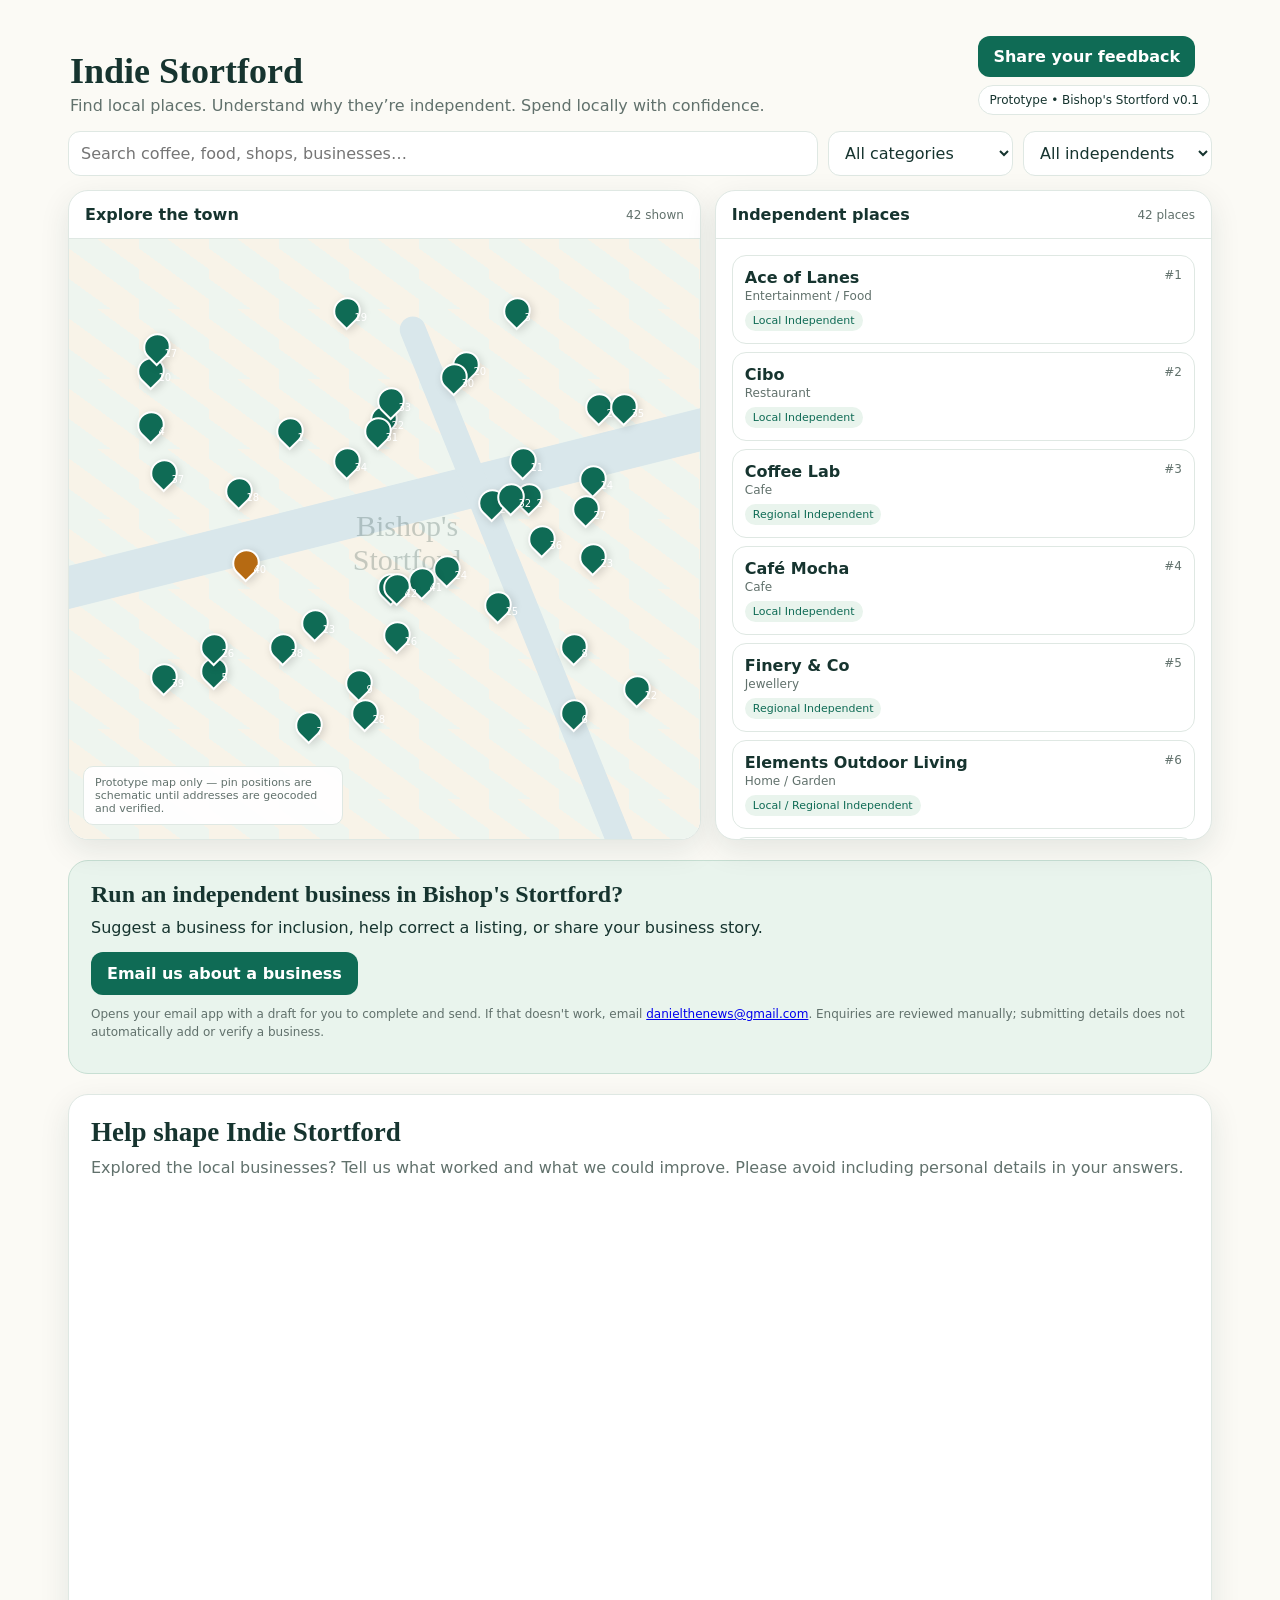
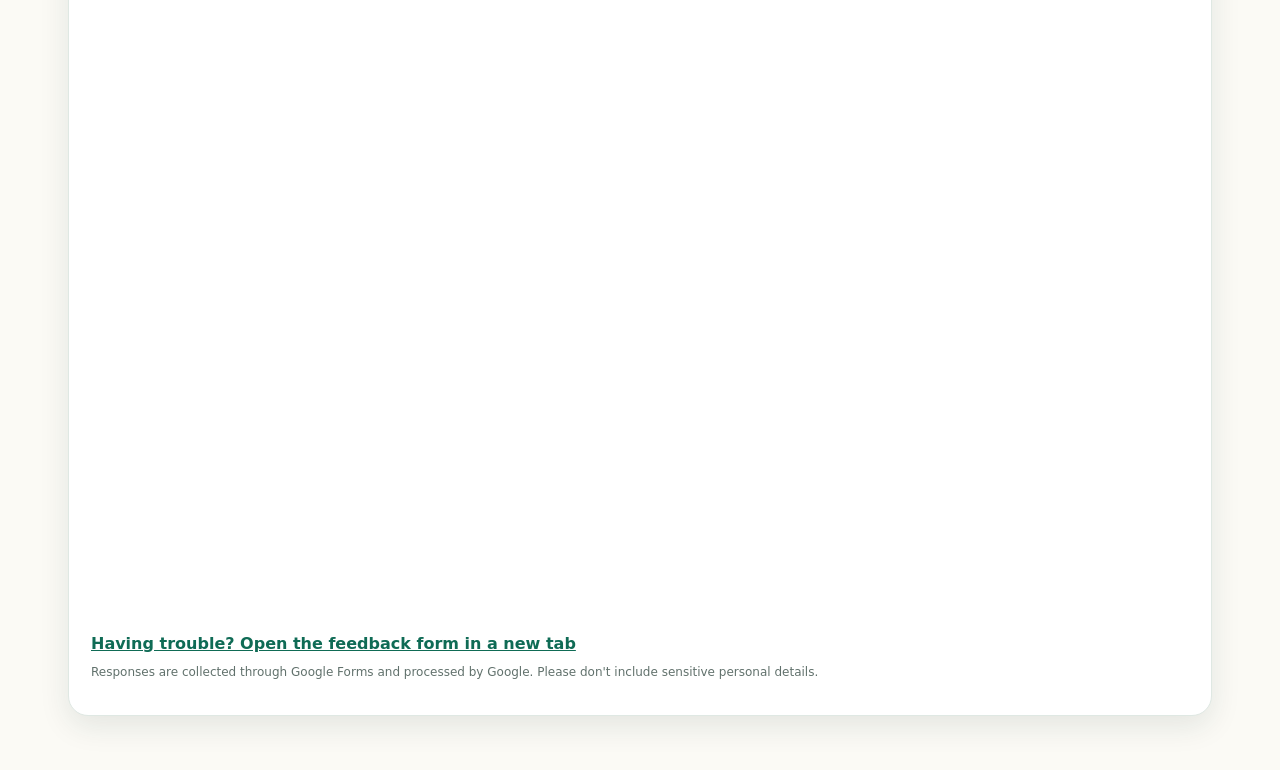
==== commit 7f200edb: "Add owner-submitted Fin & Fur independent pet retailer" ====
--- a/index.html
+++ b/index.html
@@ -193,7 +193,8 @@
       {id:38,name:'ALAMASIA Collection',category:'Fashion / Retail',bucket:'Shops & Services',class:'Local Independent',confidence:'Medium-High',reason:'ALAMASIA Collection is a small independent boutique with a strong local presence and high-quality, handcrafted product ranges.',evidence:'ALAMASIA Collection is a small independent boutique with a strong local presence and high-quality, handcrafted product ranges.',scale:'Single known boutique',verification:'Confirmed - operating footprint',x:34,y:68,conditional:false},
       {id:39,name:'Caffè Thyme',category:'Cafe',bucket:'Food & Drink',class:'Local Independent',confidence:'Medium',reason:'Caffè Thyme is a single-site independent cafe in the town centre, known for a personal feel and local community use.',evidence:'Caffè Thyme is a single-site independent cafe in the town centre, known for a personal feel and local community use.',scale:'Single known venue',verification:'Probable - ownership name outstanding',x:15,y:73,conditional:false},
       {id:40,name:'Eat 17',category:'Food / Grocery',bucket:'Food & Drink',class:'Independent operator / symbol-group',confidence:'Medium-High',reason:'Eat 17 is a local independent food retailer with a straightforward, community-focused offer and strong local recognition.',evidence:'Eat 17 is a local independent food retailer with a straightforward, community-focused offer and strong local recognition.',scale:'Multi-site operator using SPAR fascia',verification:'Confirmed edge case',x:28,y:54,conditional:true},
-      {id:41,name:"The Gent's Barber Club",category:'Barber',bucket:'Health & Beauty',class:'Local Independent',confidence:'High',reason:'A Bishop’s Stortford barber shop offering traditional and modern cuts for different hair types, with an emphasis on personalised appointments.',evidence:'Booksy lists Bryan as owner and the premises at Carlton House, Bells Hill; the business website describes its local founding story. Independent status confirmed directly by Dan Ferdinand on 9 November 2026.',scale:'One identified Bishop’s Stortford location',verification:'Confirmed - first-hand local knowledge (Dan Ferdinand, 9 November 2026)',x:56,y:57,conditional:false,bookingUrl:'https://booksy.com/en-gb/79169_the-gent-s-barber-club_barber_221346_bishop-s-stortford'}
+      {id:41,name:"The Gent's Barber Club",category:'Barber',bucket:'Health & Beauty',class:'Local Independent',confidence:'High',reason:'A Bishop’s Stortford barber shop offering traditional and modern cuts for different hair types, with an emphasis on personalised appointments.',evidence:'Booksy lists Bryan as owner and the premises at Carlton House, Bells Hill; the business website describes its local founding story. Independent status confirmed directly by Dan Ferdinand on 9 November 2026.',scale:'One identified Bishop’s Stortford location',verification:'Confirmed - first-hand local knowledge (Dan Ferdinand, 9 November 2026)',x:56,y:57,conditional:false,bookingUrl:'https://booksy.com/en-gb/79169_the-gent-s-barber-club_barber_221346_bishop-s-stortford'},
+      {id:42,name:'Fin & Fur',category:'Pet Shop / Pet Supplies',bucket:'Shops & Services',class:'Local Independent',confidence:'High',reason:'A family-run pet shop with roots dating back to 1972. Now in its third generation, Fin & Fur sells pet food and supplies, with local collection and online ordering.',evidence:'Owner-submitted listing received 16 November 2026; company website confirms address, family history and independent status. Companies House: FIN & FUR LIMITED (09110027), active. Sources: https://www.finnfur.co.uk/pages/our-story and https://find-and-update.company-information.service.gov.uk/company/09110027',scale:'Local pet shop and online retailer; wider store footprint not established',verification:'Confirmed - owner submission and published business evidence (16 November 2026)',address:"Suite 2 Unit I, Peek Business Centre, Woodside, Dunmow Road, Bishop's Stortford, Herts, CM23 5RG",websiteUrl:'https://www.finnfur.co.uk/',x:52,y:58,conditional:false},
     ];
 
     const esc = s => String(s ?? '').replace(/[&<>\"]/g, c => ({'&':'&amp;','<':'&lt;','>':'&gt;','"':'&quot;'}[c]));
@@ -268,7 +269,8 @@
         </div>
 
         <div class="actions">
-          <a class="btn" href="https://www.google.com/maps/search/${encodeURIComponent(d.name + ' Bishop\'s Stortford')}" target="_blank" rel="noreferrer">Get directions</a>
+          <a class="btn" href="https://www.google.com/maps/search/${encodeURIComponent(d.address || (d.name + ' Bishop\'s Stortford'))}" target="_blank" rel="noopener noreferrer">Get directions</a>
+          ${d.websiteUrl ? `<a class="btn alt" href="${esc(d.websiteUrl)}" target="_blank" rel="noopener noreferrer">Visit website</a>` : ''}
           ${d.bookingUrl ? `<a class="btn alt" href="${esc(d.bookingUrl)}" target="_blank" rel="noopener noreferrer">Book appointment</a>` : ''}
           <a class="btn alt" href="#" onclick="closeDetail(); return false;">Close</a>
         </div>
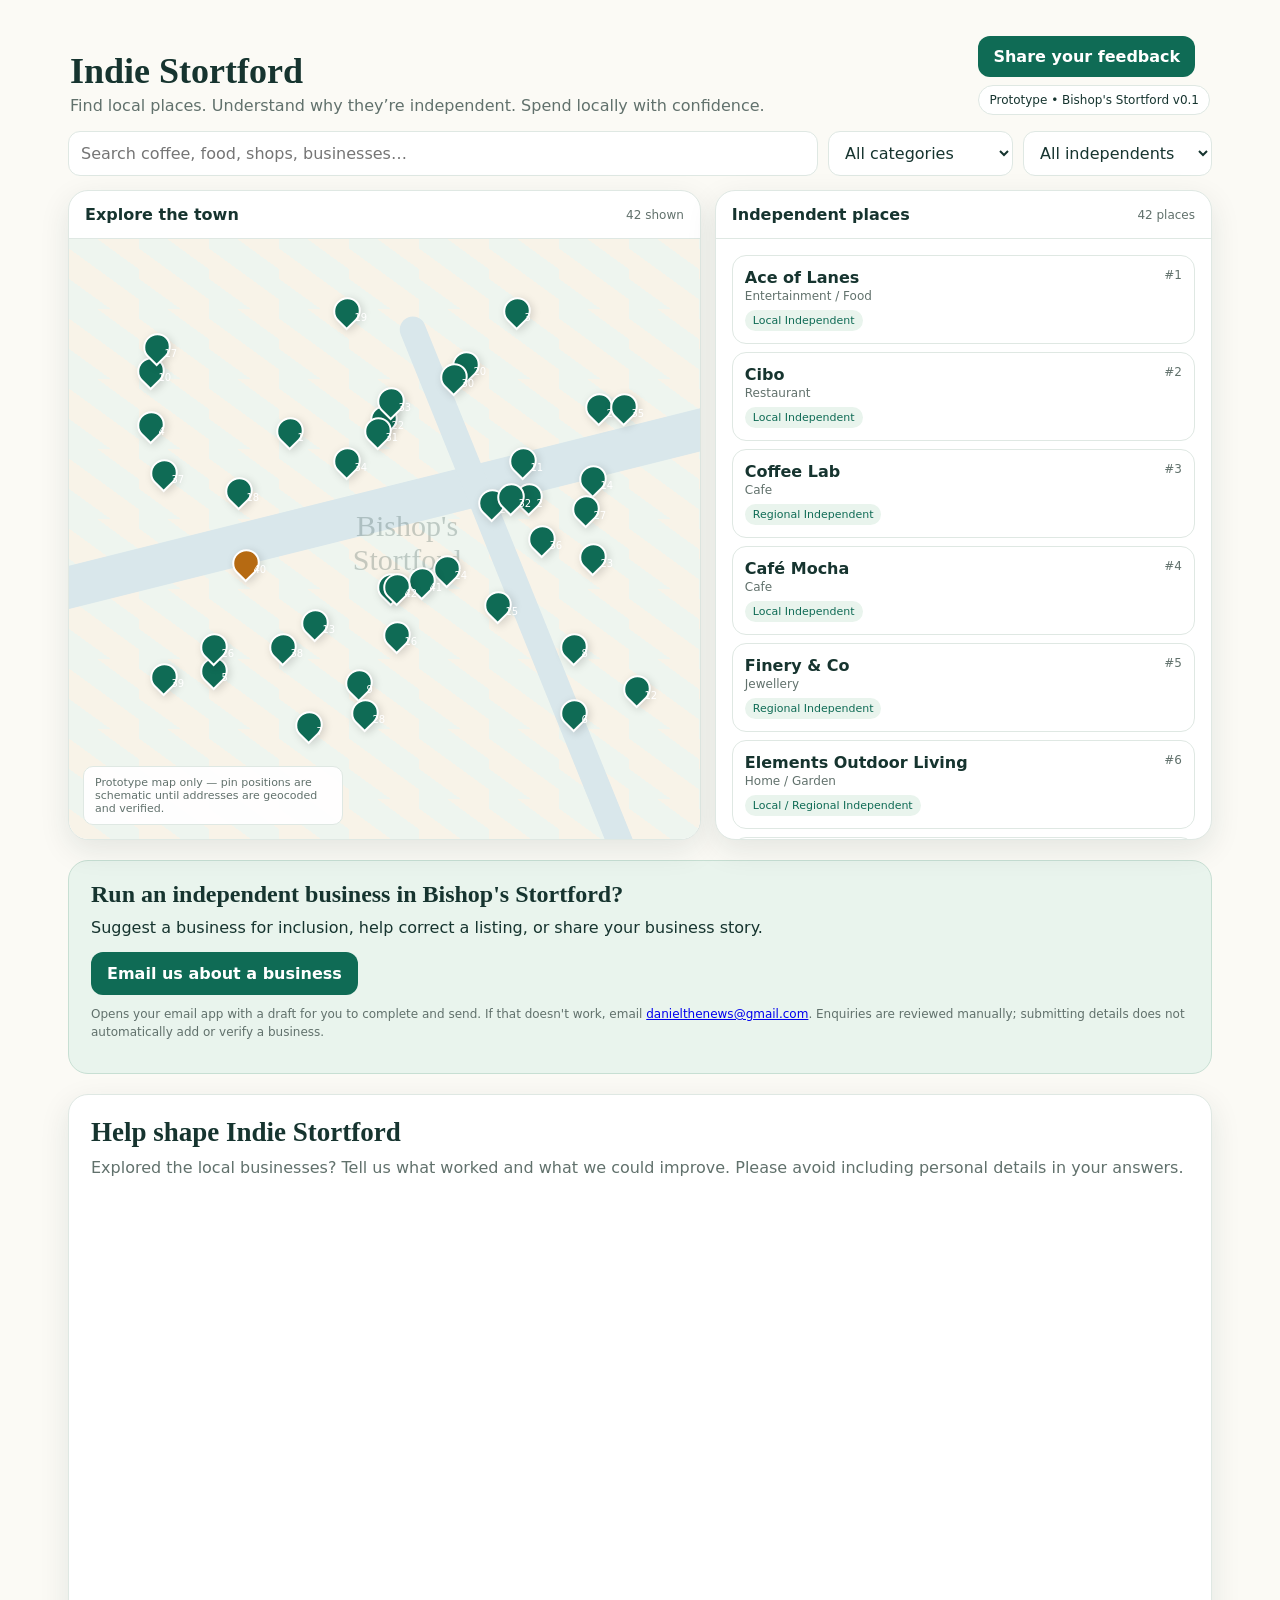
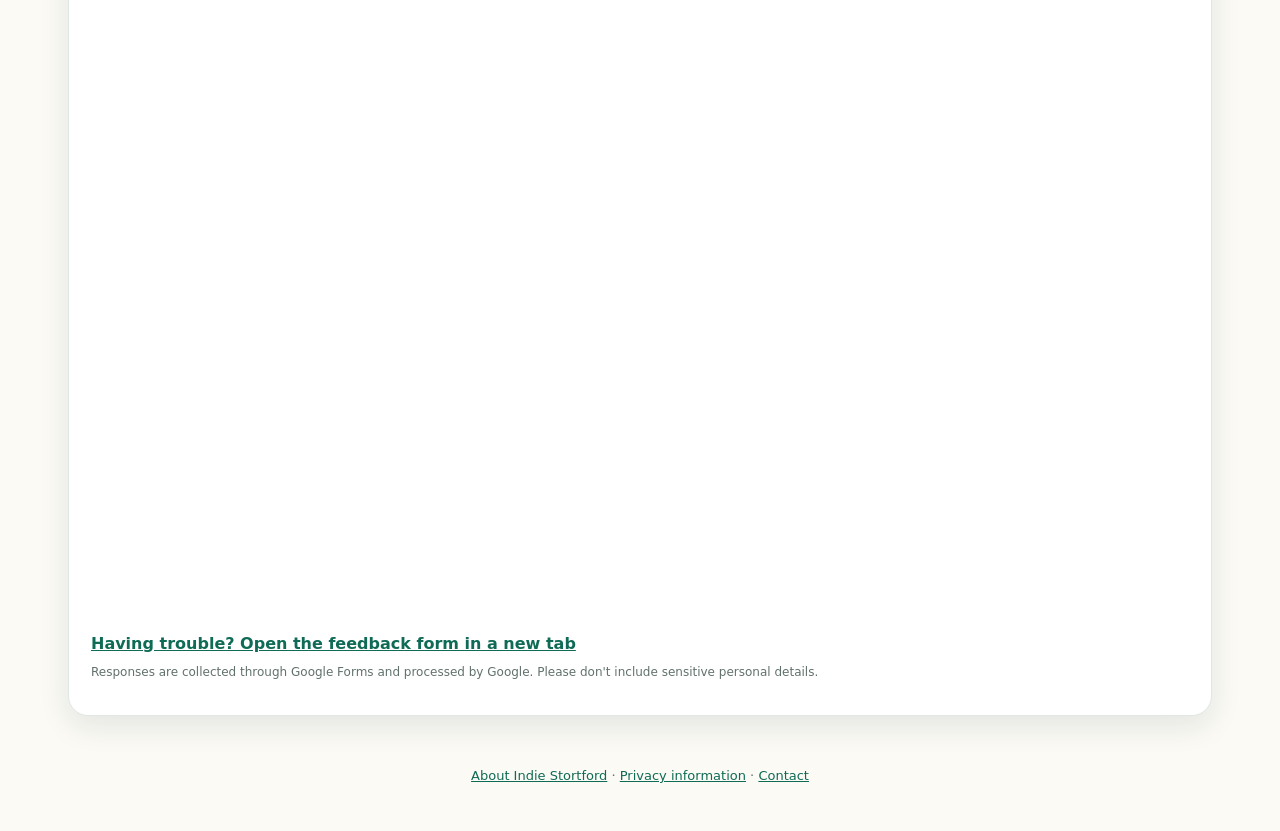
==== commit 67763490: "Link commercial launch About and privacy review pages" ====
--- a/index.html
+++ b/index.html
@@ -142,6 +142,7 @@
       <a class="feedback-fallback" href="https://docs.google.com/forms/d/e/1FAIpQLSedYda8zfHdKll_BTI8QBj7o9Xx86jO32GnyeT_-n5ucp_q-w/viewform" target="_blank" rel="noopener noreferrer">Having trouble? Open the feedback form in a new tab</a>
       <p class="feedback-note">Responses are collected through Google Forms and processed by Google. Please don't include sensitive personal details.</p>
     </section>
+    <footer class="site-footer" style="padding:16px 6px 30px;text-align:center;color:var(--muted);font-size:13px"><a href="./about.html" style="color:var(--green)">About Indie Stortford</a> · <a href="./privacy.html" style="color:var(--green)">Privacy information</a> · <a href="mailto:danielthenews@gmail.com?subject=Indie%20Stortford%20%7C%20Contact" style="color:var(--green)">Contact</a></footer>
   </div>
 
   <div id="detail" class="detail" onclick="if(event.target===this)closeDetail()">
